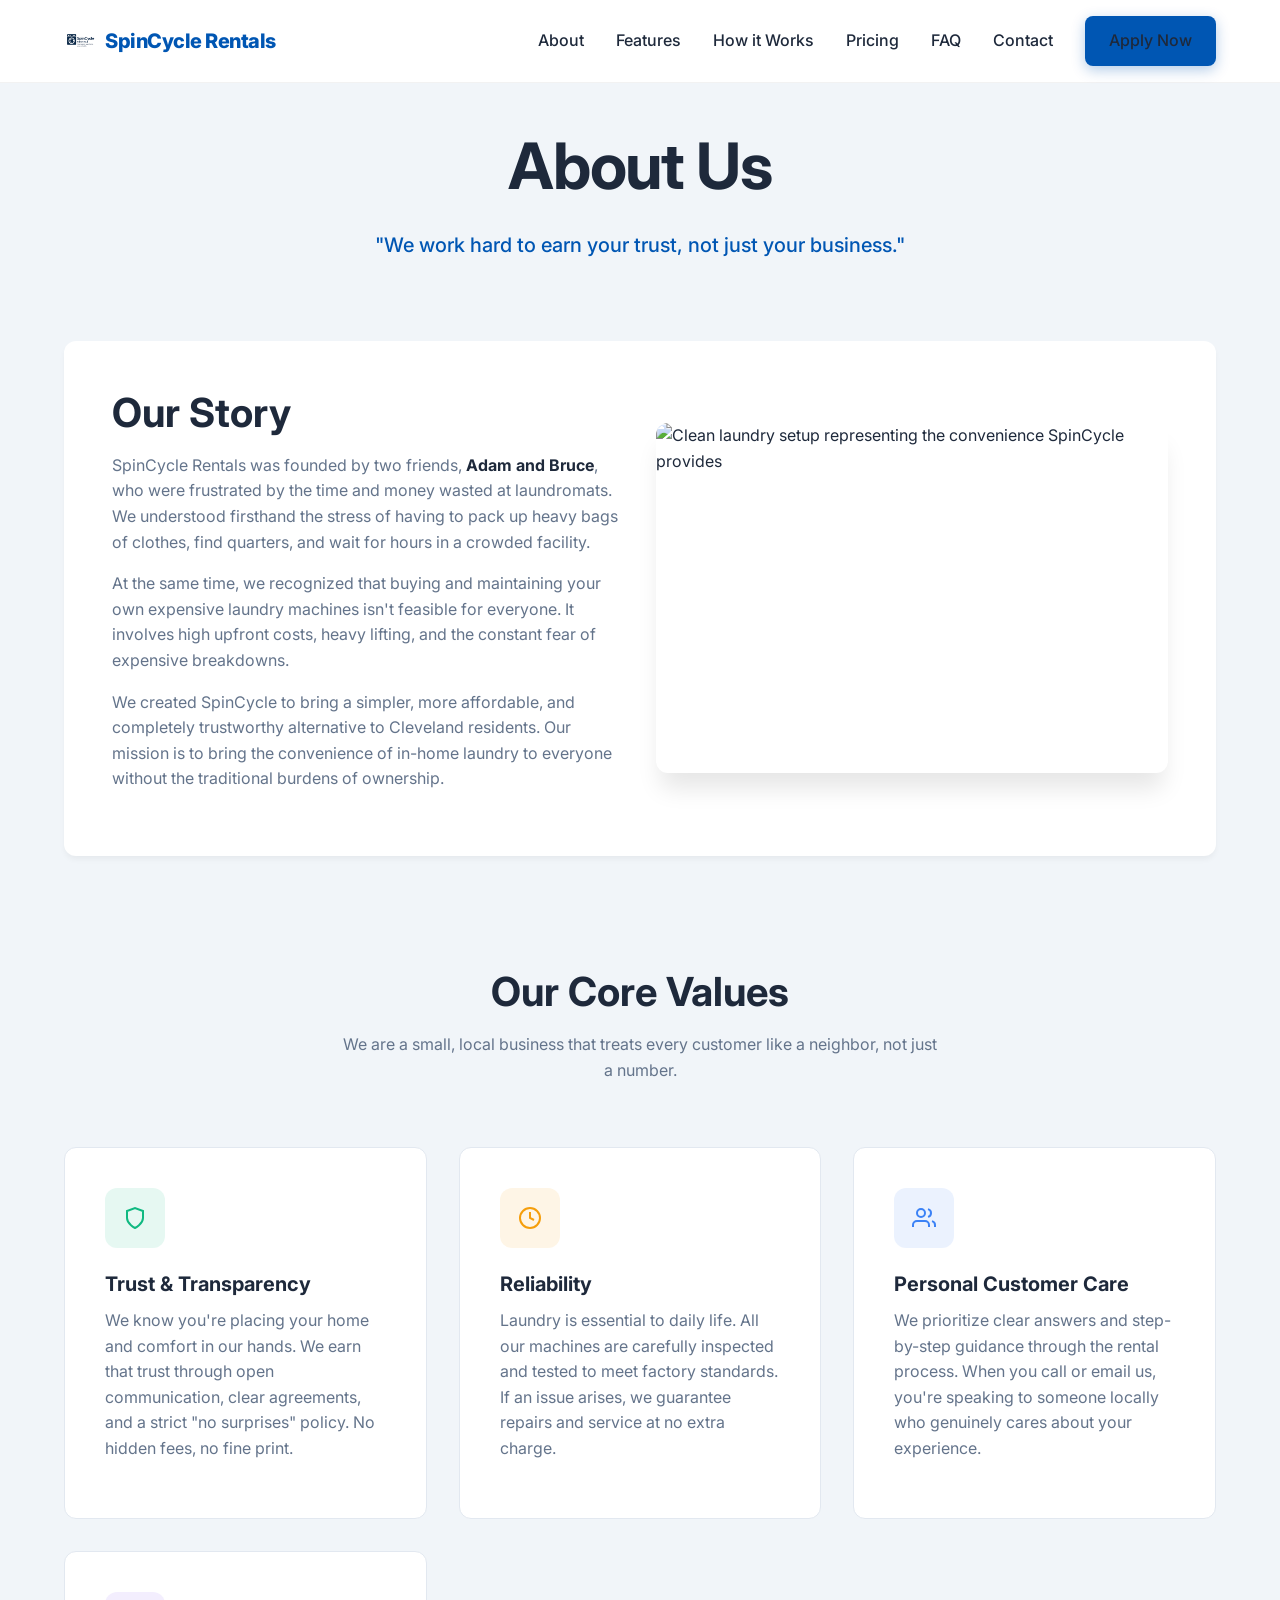
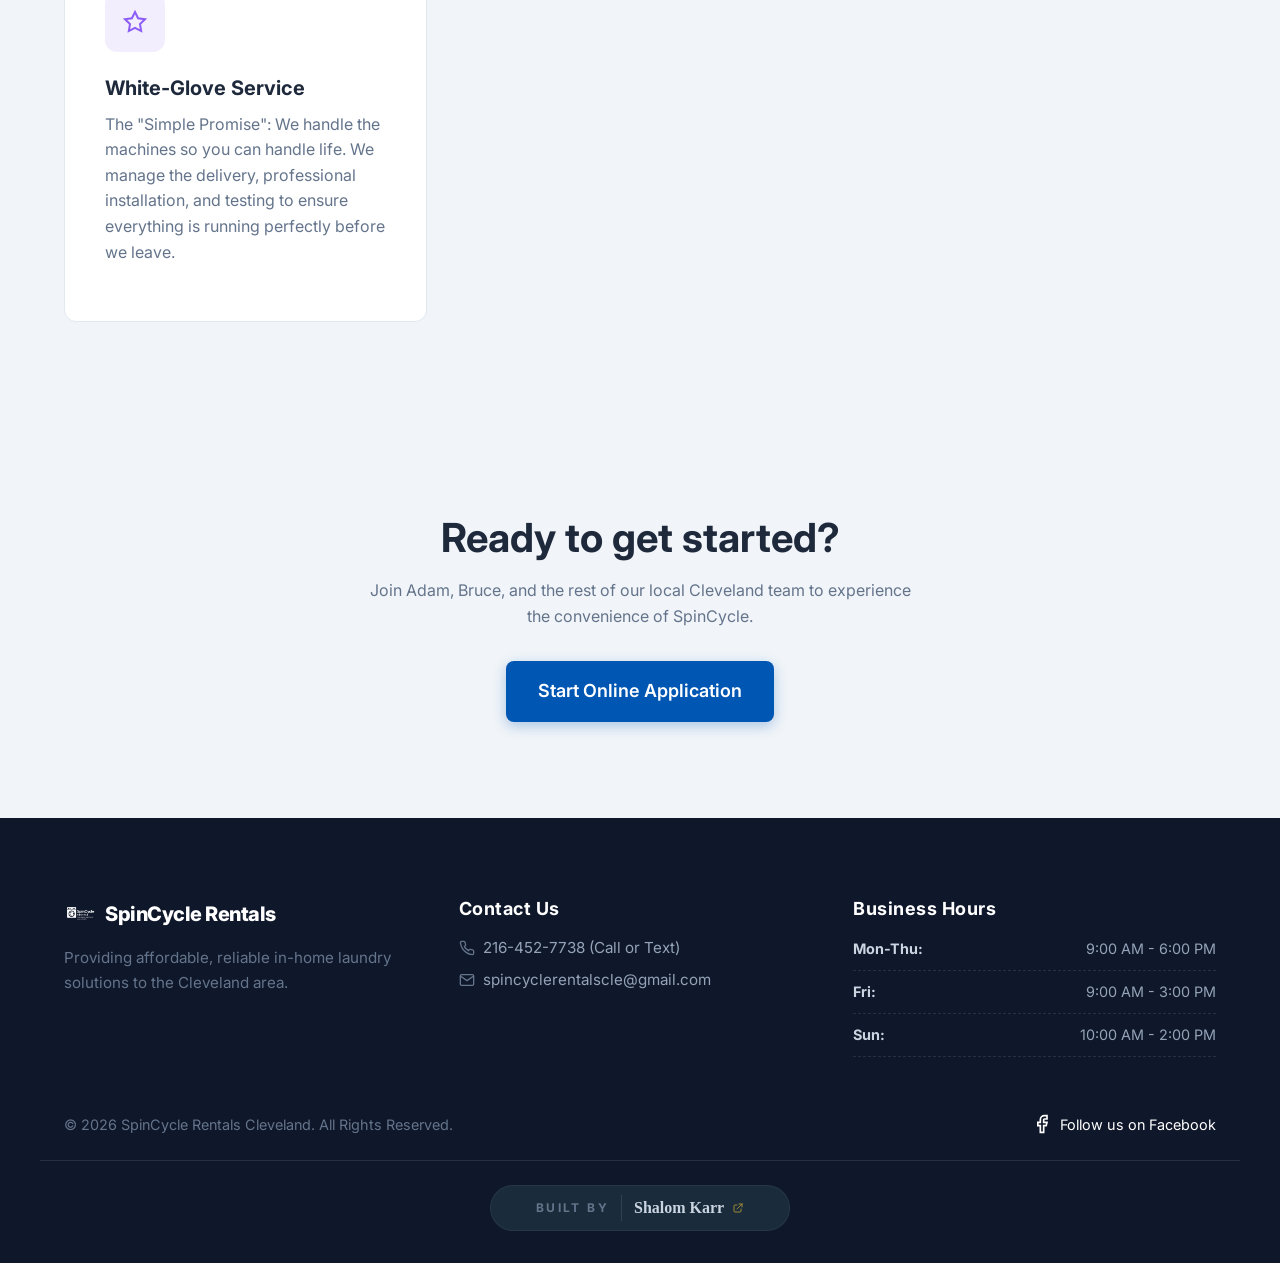
==== about.html @ 3f4f8c53 "style: Move copyright and Facebook link above footer divider" ====
<!DOCTYPE html>
<html lang="en">
<head>
    <meta charset="UTF-8">
    <meta name="viewport" content="width=device-width, initial-scale=1.0">
    <title>About Us | SpinCycle Rentals</title>
    <meta name="description" content="Learn about SpinCycle Rentals. Founded by Adam and Bruce to bring the convenience of in-home laundry to Cleveland without the traditional burdens.">
    
    <link rel="preconnect" href="https://fonts.googleapis.com">
    <link rel="preconnect" href="https://fonts.gstatic.com" crossorigin>
    <link href="https://fonts.googleapis.com/css2?family=Inter:wght@300;400;500;600;700;800&display=swap" rel="stylesheet">
    <link rel="stylesheet" href="./css/style.css">
</head>
<body class="bg-light">

    <!-- Navigation -->
    <nav id="navbar" class="navbar scrolled">
        <div class="container nav-container">
            <a href="index.html" class="logo"><img src="./img/logo-adam.png" alt="SpinCycle Logo" style="height: 32px; width: auto; object-fit: contain;"> SpinCycle Rentals</a>
            
            <button class="mobile-toggle" aria-label="Toggle Navigation">
                <svg width="24" height="24" viewBox="0 0 24 24" fill="none" stroke="currentColor" stroke-width="2"><path d="M3 12h18M3 6h18M3 18h18"></path></svg>
            </button>

            <ul class="nav-links">
                <li><a href="about.html">About</a></li>
                <li><a href="index.html#features">Features</a></li>
                <li><a href="index.html#how-it-works">How it Works</a></li>
                <li><a href="pricing.html">Pricing</a></li>
                <li><a href="faq.html">FAQ</a></li>
                <li><a href="index.html#contact">Contact</a></li>
                <li><a href="apply.html" class="btn btn-primary">Apply Now</a></li>
            </ul>
        </div>
    </nav>

    <!-- Page Header -->
    <div style="padding-top: 8rem; padding-bottom: 3rem;" class="section">
        <div class="container">
            <div class="section-header text-center fade-in" style="margin-bottom: 2rem;">
                <h1>About Us</h1>
                <p style="font-size: 1.25rem; font-weight: 500; color: var(--primary);">"We work hard to earn your trust, not just your business."</p>
            </div>
        </div>
    </div>

    <!-- Our Story Section -->
    <section class="section" style="padding-top: 0; padding-bottom: 4rem;">
        <div class="container">
            <div class="grid grid-2 align-center" style="background: var(--white); border-radius: var(--radius); padding: 3rem; box-shadow: var(--shadow-sm);">
                <div class="how-content slide-right">
                    <h2>Our Story</h2>
                    <p>SpinCycle Rentals was founded by two friends, <strong>Adam and Bruce</strong>, who were frustrated by the time and money wasted at laundromats. We understood firsthand the stress of having to pack up heavy bags of clothes, find quarters, and wait for hours in a crowded facility.</p>
                    <p>At the same time, we recognized that buying and maintaining your own expensive laundry machines isn't feasible for everyone. It involves high upfront costs, heavy lifting, and the constant fear of expensive breakdowns.</p>
                    <p>We created SpinCycle to bring a simpler, more affordable, and completely trustworthy alternative to Cleveland residents. Our mission is to bring the convenience of in-home laundry to everyone without the traditional burdens of ownership.</p>
                </div>
                <div class="how-image slide-left">
                    <img src="https://images.unsplash.com/photo-1582735689369-4fe89db7114c?q=80&w=2070&auto=format&fit=crop" alt="Clean laundry setup representing the convenience SpinCycle provides" class="rounded-image shadow-large" style="height: 100%; object-fit: cover; min-height: 350px;">
                </div>
            </div>
        </div>
    </section>

    <!-- Core Values Section -->
    <section class="features section" style="padding-top: 3rem;">
        <div class="container">
            <div class="section-header text-center fade-in">
                <h2>Our Core Values</h2>
                <p>We are a small, local business that treats every customer like a neighbor, not just a number.</p>
            </div>
            
            <div class="grid grid-2">
                
                <div class="feature-card fade-in">
                    <div class="feature-icon" style="color: #10b981; background: rgba(16, 185, 129, 0.1);">
                        <svg width="24" height="24" viewBox="0 0 24 24" fill="none" stroke="currentColor" stroke-width="2"><path d="M12 22s8-4 8-10V5l-8-3-8 3v7c0 6 8 10 8 10z"></path></svg>
                    </div>
                    <h3>Trust & Transparency</h3>
                    <p>We know you're placing your home and comfort in our hands. We earn that trust through open communication, clear agreements, and a strict "no surprises" policy. No hidden fees, no fine print.</p>
                </div>

                <div class="feature-card fade-in" style="transition-delay: 100ms;">
                    <div class="feature-icon" style="color: #f59e0b; background: rgba(245, 158, 11, 0.1);">
                        <svg width="24" height="24" viewBox="0 0 24 24" fill="none" stroke="currentColor" stroke-width="2"><circle cx="12" cy="12" r="10"></circle><polyline points="12 6 12 12 16 14"></polyline></svg>
                    </div>
                    <h3>Reliability</h3>
                    <p>Laundry is essential to daily life. All our machines are carefully inspected and tested to meet factory standards. If an issue arises, we guarantee repairs and service at no extra charge.</p>
                </div>

                <div class="feature-card fade-in">
                    <div class="feature-icon" style="color: #3b82f6; background: rgba(59, 130, 246, 0.1);">
                        <svg width="24" height="24" viewBox="0 0 24 24" fill="none" stroke="currentColor" stroke-width="2"><path d="M17 21v-2a4 4 0 0 0-4-4H5a4 4 0 0 0-4 4v2"></path><circle cx="9" cy="7" r="4"></circle><path d="M23 21v-2a4 4 0 0 0-3-3.87"></path><path d="M16 3.13a4 4 0 0 1 0 7.75"></path></svg>
                    </div>
                    <h3>Personal Customer Care</h3>
                    <p>We prioritize clear answers and step-by-step guidance through the rental process. When you call or email us, you're speaking to someone locally who genuinely cares about your experience.</p>
                </div>

                <div class="feature-card fade-in" style="transition-delay: 100ms;">
                    <div class="feature-icon" style="color: #8b5cf6; background: rgba(139, 92, 246, 0.1);">
                        <svg width="24" height="24" viewBox="0 0 24 24" fill="none" stroke="currentColor" stroke-width="2"><polygon points="12 2 15.09 8.26 22 9.27 17 14.14 18.18 21.02 12 17.77 5.82 21.02 7 14.14 2 9.27 8.91 8.26 12 2"></polygon></svg>
                    </div>
                    <h3>White-Glove Service</h3>
                    <p>The "Simple Promise": We handle the machines so you can handle life. We manage the delivery, professional installation, and testing to ensure everything is running perfectly before we leave.</p>
                </div>

            </div>
        </div>
    </section>

    <!-- Call to Action -->
    <section class="section bg-light text-center fade-in">
        <div class="container" style="max-width: 600px;">
            <h2>Ready to get started?</h2>
            <p style="margin-bottom: 2rem;">Join Adam, Bruce, and the rest of our local Cleveland team to experience the convenience of SpinCycle.</p>
            <a href="apply.html" class="btn btn-primary btn-large">Start Online Application</a>
        </div>
    </section>

    <!-- Footer -->
    <footer class="footer">
        <div class="container grid grid-3">
            <div class="footer-info">
                <a href="index.html" class="logo" style="color: var(--white); margin-bottom: 1rem; display: inline-flex;">
                    <img src="./img/logo-adam.png" alt="SpinCycle Logo" style="height: 32px; width: auto; object-fit: contain; filter: brightness(0) invert(1);">
                    SpinCycle Rentals
                </a>
                <p>Providing affordable, reliable in-home laundry solutions to the Cleveland area.</p>
            </div>
            
            <div class="footer-contact">
                <h4 style="margin-bottom: 1rem;">Contact Us</h4>
                <p style="display: flex; align-items: center; gap: 0.5rem; margin-bottom: 0.5rem;">
                    <svg width="16" height="16" viewBox="0 0 24 24" fill="none" stroke="currentColor" stroke-width="2"><path d="M22 16.92v3a2 2 0 0 1-2.18 2 19.79 19.79 0 0 1-8.63-3.07 19.5 19.5 0 0 1-6-6 19.79 19.79 0 0 1-3.07-8.67A2 2 0 0 1 4.11 2h3a2 2 0 0 1 2 1.72 12.84 12.84 0 0 0 .7 2.81 2 2 0 0 1-.45 2.11L8.09 9.91a16 16 0 0 0 6 6l1.27-1.27a2 2 0 0 1 2.11-.45 12.84 12.84 0 0 0 2.81.7A2 2 0 0 1 22 16.92z"></path></svg>
                    <a href="tel:2164527738" style="color: #94a3b8;">216-452-7738 (Call or Text)</a>
                </p>
                <p style="display: flex; align-items: center; gap: 0.5rem;">
                    <svg width="16" height="16" viewBox="0 0 24 24" fill="none" stroke="currentColor" stroke-width="2"><path d="M4 4h16c1.1 0 2 .9 2 2v12c0 1.1-.9 2-2 2H4c-1.1 0-2-.9-2-2V6c0-1.1.9-2 2-2z"></path><polyline points="22,6 12,13 2,6"></polyline></svg>
                    <a href="mailto:spincyclerentalscle@gmail.com" style="color: #94a3b8;">spincyclerentalscle@gmail.com</a>
                </p>
            </div>
            
            <div class="footer-hours">
                <h4 style="margin-bottom: 1rem;">Business Hours</h4>
                <ul style="color: #94a3b8; font-size: 0.9rem; line-height: 1.8;">
                    <li><strong>Mon-Thu:</strong> 9:00 AM - 6:00 PM</li>
                    <li><strong>Fri:</strong> 9:00 AM - 3:00 PM</li>
                    <li><strong>Sun:</strong> 10:00 AM - 2:00 PM</li>
                </ul>
            </div>
        </div>
        
        <div class="container" style="display: flex; justify-content: space-between; align-items: center; flex-wrap: wrap; gap: 1rem; margin-top: 3rem;">
            <p style="margin: 0; font-size: 0.9rem;">&copy; 2026 SpinCycle Rentals Cleveland. All Rights Reserved.</p>
            <a href="https://www.facebook.com/profile.php?id=61582724512449" target="_blank" rel="noopener noreferrer" style="color: var(--white); display: flex; align-items: center; gap: 0.5rem; font-size: 0.9rem; transition: color 0.3s ease;" onmouseover="this.style.color='#3384e6'" onmouseout="this.style.color='#ffffff'">
                <svg width="20" height="20" viewBox="0 0 24 24" fill="none" stroke="currentColor" stroke-width="2"><path d="M18 2h-3a5 5 0 0 0-5 5v3H7v4h3v8h4v-8h3l1-4h-4V7a1 1 0 0 1 1-1h3z"></path></svg>
                Follow us on Facebook
            </a>
        </div>
        <div class="container" style="border-top: 1px solid rgba(255,255,255,0.1); margin-top: 1.5rem; padding-top: 1.5rem; display: flex; justify-content: center; align-items: center; width: 100%;">
            <a href="https://shalomkarr.pages.dev" target="_blank" rel="noopener noreferrer" class="built-by-btn">
                <span class="built-by-bg"></span>
                <span class="built-by-label">Built By</span>
                <div class="built-by-name-wrapper">
                    <span class="built-by-name">Shalom Karr</span>
                    <svg xmlns="http://www.w3.org/2000/svg" class="built-by-icon" fill="none" viewBox="0 0 24 24" stroke="currentColor" stroke-width="2" stroke-linecap="round" stroke-linejoin="round">
                        <path d="M10 6H6a2 2 0 00-2 2v10a2 2 0 002 2h10a2 2 0 002-2v-4M14 4h6m0 0v6m0-6L10 14" />
                    </svg>
                </div>
            </a>
        </div>
    </footer>

    <!-- Custom JS -->
    <script src="./js/app.js"></script>
</body>
</html>
---- css/style.css ----
/* =========================================
   SpinCycle Rentals | Vanilla CSS
   ========================================= */

/* Variables & Theme */
:root {
    --primary: #0056b3; /* Professional Water Blue */
    --primary-light: #3384e6;
    --primary-dark: #003d82;
    --secondary: #f8f9fa;
    --accent: #ffc107;
    
    --text-dark: #1e293b;
    --text-muted: #64748b;
    --bg-light: #f1f5f9;
    --white: #ffffff;
    
    --radius: 12px;
    --shadow-sm: 0 4px 6px -1px rgba(0, 0, 0, 0.05);
    --shadow-md: 0 10px 15px -3px rgba(0, 0, 0, 0.05);
    --shadow-lg: 0 20px 25px -5px rgba(0, 0, 0, 0.1);
    
    --transition: all 0.3s ease;
}

/* Reset & Base */
* {
    margin: 0;
    padding: 0;
    box-sizing: border-box;
}

html {
    scroll-behavior: smooth;
    font-family: 'Inter', system-ui, -apple-system, sans-serif;
    color: var(--text-dark);
    line-height: 1.6;
}

body {
    background-color: var(--white);
    overflow-x: hidden;
}

img {
    max-width: 100%;
    height: auto;
    display: block;
}

a {
    text-decoration: none;
    color: var(--primary);
    transition: var(--transition);
}

ul {
    list-style: none;
}

/* Typography */
h1, h2, h3, h4 {
    color: var(--text-dark);
    line-height: 1.2;
    font-weight: 700;
}

h1 { font-size: clamp(2.5rem, 5vw, 4rem); margin-bottom: 1.5rem; letter-spacing: -0.02em; }
h2 { font-size: clamp(2rem, 4vw, 2.5rem); margin-bottom: 1rem; }
h3 { font-size: 1.25rem; margin-bottom: 0.75rem; }
p { color: var(--text-muted); margin-bottom: 1rem; }
strong { color: var(--text-dark); }

/* Layout & Grid */
.container {
    width: 100%;
    max-width: 1200px;
    margin: 0 auto;
    padding: 0 1.5rem;
}

.section {
    padding: 6rem 0;
}

.bg-light { background-color: var(--bg-light); }
.text-center { text-align: center; }

.grid {
    display: grid;
    gap: 2rem;
}

.grid-2 { grid-template-columns: repeat(auto-fit, minmax(300px, 1fr)); }
.grid-3 { grid-template-columns: repeat(auto-fit, minmax(280px, 1fr)); }
.align-center { align-items: center; }

/* Buttons */
.btn {
    display: inline-flex;
    align-items: center;
    justify-content: center;
    padding: 0.75rem 1.5rem;
    border-radius: 8px;
    font-weight: 600;
    cursor: pointer;
    border: none;
    transition: var(--transition);
    font-family: inherit;
    font-size: 1rem;
}

.btn-primary {
    background-color: var(--primary);
    color: var(--white);
    box-shadow: 0 4px 14px rgba(0, 86, 179, 0.3);
}

.btn-primary:hover {
    background-color: var(--primary-dark);
    transform: translateY(-2px);
    box-shadow: 0 6px 20px rgba(0, 86, 179, 0.4);
    color: var(--white);
}

.btn-secondary {
    background-color: var(--white);
    color: var(--text-dark);
    border: 1px solid #e2e8f0;
}

.btn-secondary:hover {
    border-color: var(--primary);
    color: var(--primary);
}

.btn-large {
    padding: 1rem 2rem;
    font-size: 1.125rem;
}

/* Navbar */
.navbar {
    position: fixed;
    top: 0;
    left: 0;
    width: 100%;
    background: rgba(255, 255, 255, 0.95);
    backdrop-filter: blur(10px);
    -webkit-backdrop-filter: blur(10px);
    z-index: 1000;
    border-bottom: 1px solid rgba(0,0,0,0.05);
    transition: var(--transition);
    padding: 1rem 0;
}

.navbar.scrolled {
    padding: 0.75rem 0;
    box-shadow: var(--shadow-sm);
}

.nav-container {
    display: flex;
    justify-content: space-between;
    align-items: center;
}

.logo {
    display: flex;
    align-items: center;
    gap: 0.5rem;
    font-size: 1.25rem;
    font-weight: 800;
    color: var(--primary);
    letter-spacing: -0.5px;
}

.nav-links {
    display: flex;
    align-items: center;
    gap: 2rem;
}

.nav-links a {
    color: var(--text-dark);
    font-weight: 500;
}

.nav-links a:hover {
    color: var(--primary);
}

.mobile-toggle {
    display: none;
    background: none;
    border: none;
    cursor: pointer;
    color: var(--text-dark);
}

/* Hero Section */
.hero {
    padding-top: 8rem;
    padding-bottom: 4rem;
    background: linear-gradient(135deg, #f8faff 0%, #ffffff 100%);
    min-height: 90vh;
    display: flex;
    align-items: center;
}

.hero-container {
    display: grid;
    grid-template-columns: 1fr 1fr;
    gap: 4rem;
    align-items: center;
}

.badge {
    display: inline-block;
    padding: 0.35rem 1rem;
    background-color: rgba(0, 86, 179, 0.1);
    color: var(--primary);
    border-radius: 50px;
    font-weight: 600;
    font-size: 0.875rem;
    margin-bottom: 1.5rem;
}

.hero-actions {
    display: flex;
    gap: 1rem;
    margin-top: 2rem;
    margin-bottom: 2rem;
}

.hero-perks {
    display: flex;
    flex-wrap: wrap;
    gap: 1.5rem;
}

.hero-perks span {
    display: flex;
    align-items: center;
    gap: 0.5rem;
    font-size: 0.875rem;
    font-weight: 600;
    color: var(--text-dark);
}

.hero-perks svg {
    color: #10b981; /* Success Green */
}

.hero-image img {
    border-radius: var(--radius);
    box-shadow: var(--shadow-lg);
}

/* Features */
.section-header {
    max-width: 600px;
    margin: 0 auto 4rem;
}

.feature-card {
    padding: 2.5rem;
    background: var(--white);
    border-radius: var(--radius);
    border: 1px solid #e2e8f0;
    transition: var(--transition);
}

.feature-card:hover {
    transform: translateY(-5px);
    box-shadow: var(--shadow-md);
    border-color: var(--primary-light);
}

.feature-icon {
    width: 60px;
    height: 60px;
    background: rgba(0, 86, 179, 0.05);
    color: var(--primary);
    border-radius: 12px;
    display: flex;
    align-items: center;
    justify-content: center;
    margin-bottom: 1.5rem;
}

/* How It Works */
.rounded-image {
    border-radius: var(--radius);
}

.shadow-large {
    box-shadow: var(--shadow-lg);
}

.steps-list {
    margin-top: 2.5rem;
    display: flex;
    flex-direction: column;
    gap: 2rem;
}

.steps-list li {
    display: flex;
    gap: 1.5rem;
}

.step-number {
    width: 48px;
    height: 48px;
    background: var(--primary);
    color: var(--white);
    font-weight: 800;
    font-size: 1.25rem;
    border-radius: 50%;
    display: flex;
    align-items: center;
    justify-content: center;
    flex-shrink: 0;
    box-shadow: 0 4px 10px rgba(0, 86, 179, 0.3);
}

/* Contact / Apply */
.contact-methods {
    margin: 3rem 0;
}

.contact-card {
    padding: 2rem;
    border-radius: var(--radius);
    background: var(--white);
    border: 1px solid #e2e8f0;
}

.contact-card svg {
    color: var(--primary);
    margin-bottom: 1rem;
}

.apply-box {
    max-width: 600px;
    margin: 0 auto;
    background: var(--primary);
    color: var(--white);
    padding: 3rem;
    border-radius: var(--radius);
    box-shadow: 0 20px 40px rgba(0, 86, 179, 0.2);
}

.apply-box h3 {
    color: var(--white);
    font-size: 2rem;
}

.apply-box p {
    color: rgba(255, 255, 255, 0.8);
    margin-bottom: 2rem;
}

.apply-box .btn {
    background: var(--white);
    color: var(--primary);
    width: 100%;
}

.apply-box .btn:hover {
    transform: translateY(-2px);
    box-shadow: 0 10px 20px rgba(0,0,0,0.1);
}

.secure-text {
    display: flex;
    align-items: center;
    justify-content: center;
    gap: 0.5rem;
    margin-top: 1rem !important;
    margin-bottom: 0 !important;
    font-size: 0.875rem;
    color: rgba(255,255,255,0.6) !important;
}

/* Footer */
.footer {
    background: #0f172a;
    color: #94a3b8;
    padding: 4rem 0 2rem;
}

.footer h4 {
    color: var(--white);
}

.footer strong {
    color: #cbd5e1;
}

.footer-links {
    text-align: right;
    display: flex;
    align-items: flex-end;
    justify-content: flex-end;
}

/* Animations */
.fade-in { opacity: 0; transform: translateY(20px); transition: opacity 0.8s ease, transform 0.8s ease; }
.slide-up { opacity: 0; transform: translateY(40px); transition: opacity 0.8s ease, transform 0.8s ease; }
.slide-right { opacity: 0; transform: translateX(-40px); transition: opacity 0.8s ease, transform 0.8s ease; }
.slide-left { opacity: 0; transform: translateX(40px); transition: opacity 0.8s ease, transform 0.8s ease; }

.visible { opacity: 1; transform: translate(0); }

/* Responsive */
@media (max-width: 992px) {
    .hero-container { grid-template-columns: 1fr; text-align: center; }
    .hero-actions { justify-content: center; }
    .hero-perks { justify-content: center; }
    .hero { padding-top: 7rem; }
}

@media (max-width: 768px) {
    .nav-links {
        position: absolute;
        top: 100%;
        left: 0;
        width: 100%;
        background: var(--white);
        flex-direction: column;
        padding: 2rem;
        gap: 1.5rem;
        box-shadow: var(--shadow-md);
        display: none;
    }
    .nav-links.active { display: flex; }
    .mobile-toggle { display: block; }
    
    .hero-actions { flex-direction: column; }
    .footer-links { text-align: left; justify-content: flex-start; margin-top: 2rem; }
}


/* Pricing Page Specifics */
.pricing-card {
    max-width: 450px;
    margin: 0 auto;
    background: var(--white);
    border: 2px solid var(--primary-light);
    border-radius: var(--radius);
    padding: 3rem 2rem;
    box-shadow: var(--shadow-lg);
    position: relative;
    overflow: hidden;
}

.pricing-header { text-align: center; margin-bottom: 2rem; }
.pricing-price { font-size: 4rem; font-weight: 800; color: var(--text-dark); line-height: 1; margin: 1rem 0; }
.pricing-price span { font-size: 1.25rem; color: var(--text-muted); font-weight: 500; }
.pricing-features { margin-bottom: 2.5rem; }
.pricing-features li { display: flex; align-items: center; gap: 0.75rem; margin-bottom: 1rem; font-weight: 500; }
.pricing-features svg { color: #10b981; flex-shrink: 0; }

.popular-badge {
    position: absolute;
    top: 1.5rem;
    right: -2.5rem;
    background: var(--accent);
    color: var(--text-dark);
    font-weight: 700;
    padding: 0.25rem 3rem;
    transform: rotate(45deg);
    font-size: 0.875rem;
    box-shadow: var(--shadow-sm);
}

/* FAQ Page Specifics */
.faq-item {
    background: var(--white);
    border: 1px solid #e2e8f0;
    border-radius: var(--radius);
    margin-bottom: 1rem;
    overflow: hidden;
    transition: var(--transition);
}

.faq-item:hover {
    border-color: var(--primary-light);
    box-shadow: var(--shadow-sm);
}

.faq-question {
    width: 100%;
    text-align: left;
    padding: 1.5rem;
    background: none;
    border: none;
    font-size: 1.125rem;
    font-weight: 600;
    color: var(--text-dark);
    cursor: pointer;
    display: flex;
    justify-content: space-between;
    align-items: center;
    font-family: inherit;
}

.faq-question svg {
    color: var(--primary);
    transition: transform 0.3s ease;
    flex-shrink: 0;
    margin-left: 1rem;
}

.faq-answer {
    padding: 0 1.5rem;
    max-height: 0;
    overflow: hidden;
    transition: max-height 0.3s ease, padding 0.3s ease;
}

.faq-item.active .faq-answer {
    padding-bottom: 1.5rem;
    max-height: 500px;
}

.faq-item.active .faq-question svg {
    transform: rotate(180deg);
}


/* Footer Enhancements */
.footer {
    background: #0f172a;
    color: #94a3b8;
    padding: 5rem 0 2rem;
    font-size: 0.95rem;
}

.footer h4 {
    color: var(--white);
    letter-spacing: 0.5px;
    font-size: 1.125rem;
}

.footer-contact a {
    transition: var(--transition);
}

.footer-contact a:hover {
    color: var(--primary-light) !important;
}

.footer-hours ul {
    list-style: none;
    padding: 0;
}

.footer-hours li {
    display: flex;
    justify-content: space-between;
    border-bottom: 1px dashed rgba(255,255,255,0.1);
    padding-bottom: 0.5rem;
    margin-bottom: 0.5rem;
}

.footer-hours strong {
    color: #cbd5e1;
}

@media (max-width: 768px) {
    .footer .grid-3 { grid-template-columns: 1fr; gap: 3rem; }
    .footer-contact, .footer-hours { margin-top: 1rem; }
}



/* Custom Built By Button */
.built-by-btn {
    display: flex;
    align-items: center;
    justify-content: center;
    gap: 0.75rem;
    padding: 0.6rem 1.5rem;
    width: 100%;
    max-width: 300px;
    background-color: #1a2c3b;
    border: 1px solid rgba(255, 255, 255, 0.05);
    border-radius: 50px;
    text-decoration: none;
    transition: all 0.5s ease;
    position: relative;
    overflow: hidden;
    margin: 0 auto;
}

.built-by-btn:hover {
    background-color: #233545;
    border-color: rgba(212, 175, 55, 0.6);
    box-shadow: 0 0 25px rgba(212, 175, 55, 0.15);
}

.built-by-btn:active {
    transform: scale(0.95);
}

.built-by-bg {
    position: absolute;
    inset: 0;
    border-radius: 50px;
    opacity: 0;
    background: linear-gradient(to right, transparent, rgba(212, 175, 55, 0.1), transparent);
    transition: opacity 0.5s ease;
}

.built-by-btn:hover .built-by-bg {
    opacity: 1;
}

.built-by-label {
    position: relative;
    font-size: 0.75rem;
    text-transform: uppercase;
    letter-spacing: 0.2em;
    color: #64748b;
    font-weight: 700;
    transition: color 0.3s ease;
}

.built-by-btn:hover .built-by-label {
    color: #d4af37; /* Gold */
}

.built-by-name-wrapper {
    position: relative;
    display: flex;
    align-items: center;
    gap: 0.5rem;
    border-left: 1px solid rgba(255, 255, 255, 0.1);
    padding-left: 0.75rem;
}

.built-by-name {
    font-family: Georgia, serif;
    font-weight: 700;
    color: #cbd5e1;
    font-size: 1rem;
    transition: color 0.3s ease;
}

.built-by-btn:hover .built-by-name {
    color: var(--white);
}

.built-by-icon {
    width: 12px;
    height: 12px;
    color: #d4af37;
    opacity: 0.7;
    transition: all 0.3s ease;
}

.built-by-btn:hover .built-by-icon {
    opacity: 1;
    transform: translate(2px, -2px);
}
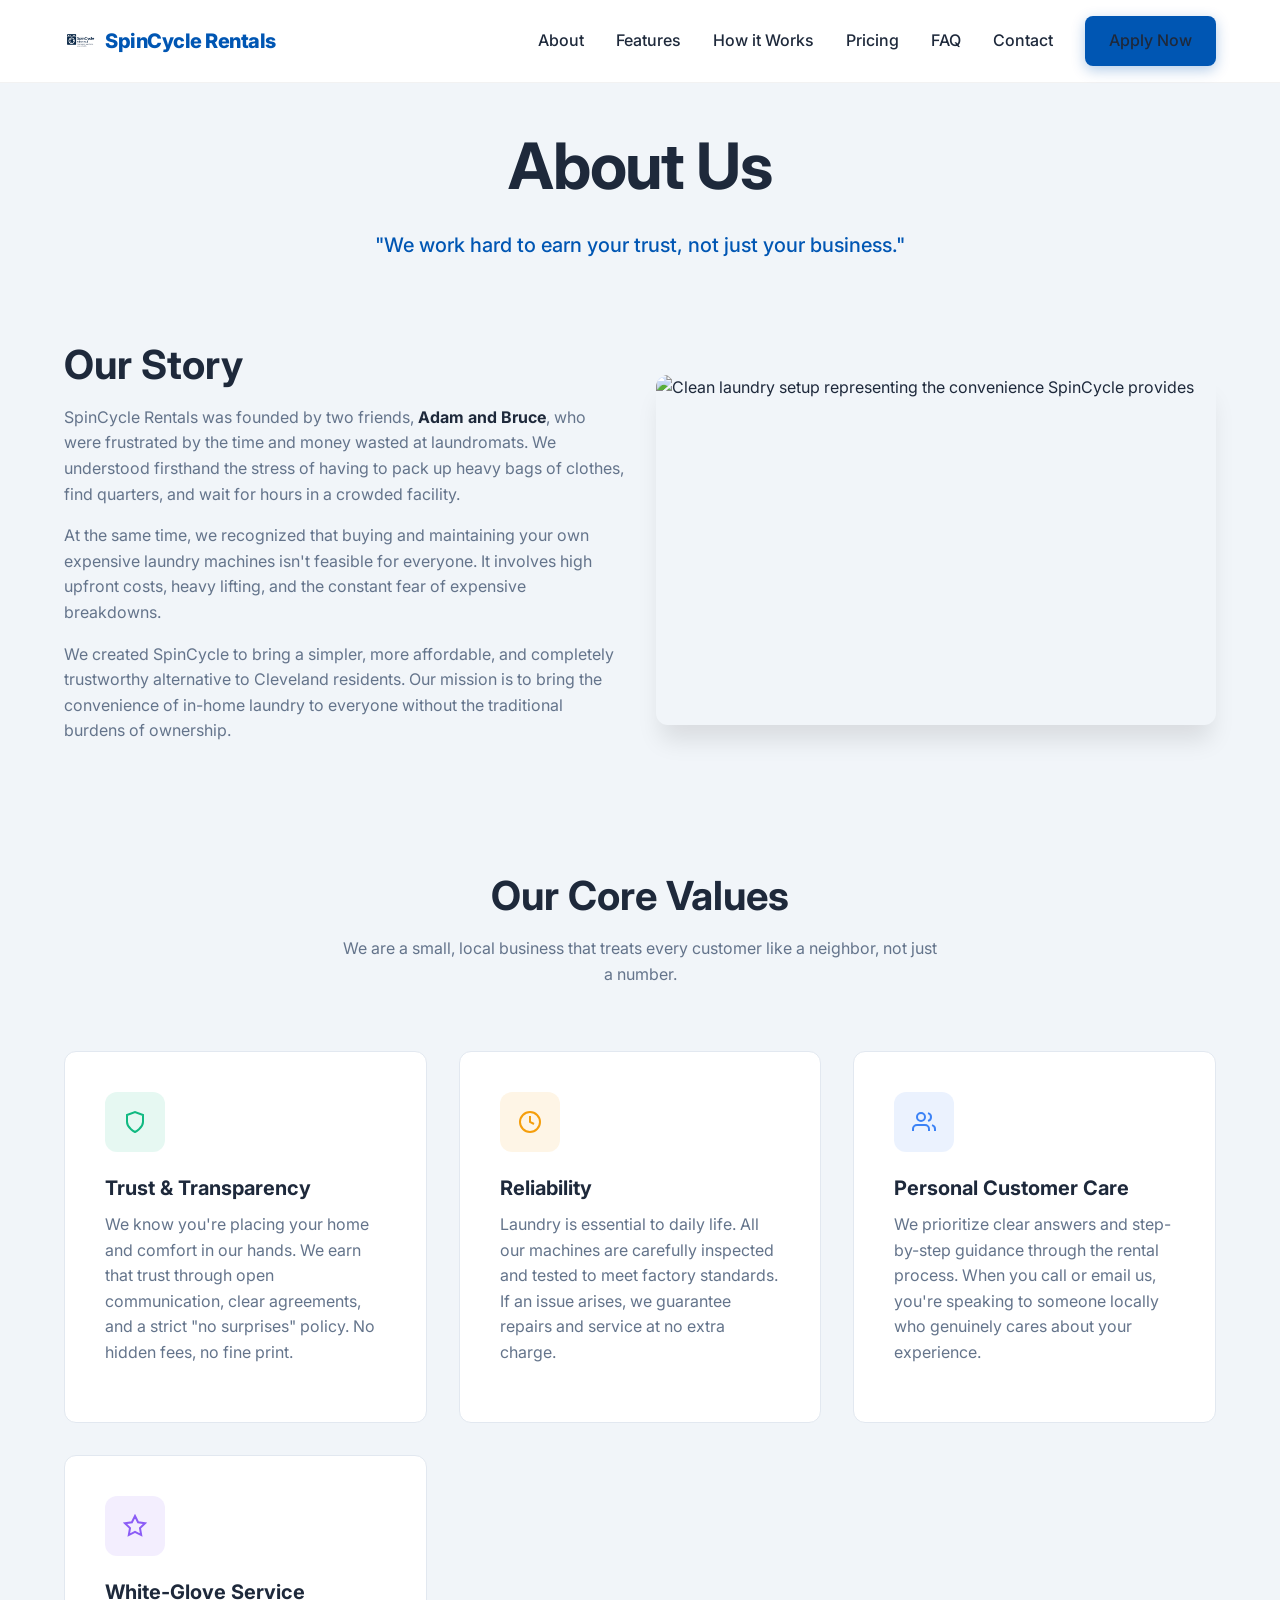
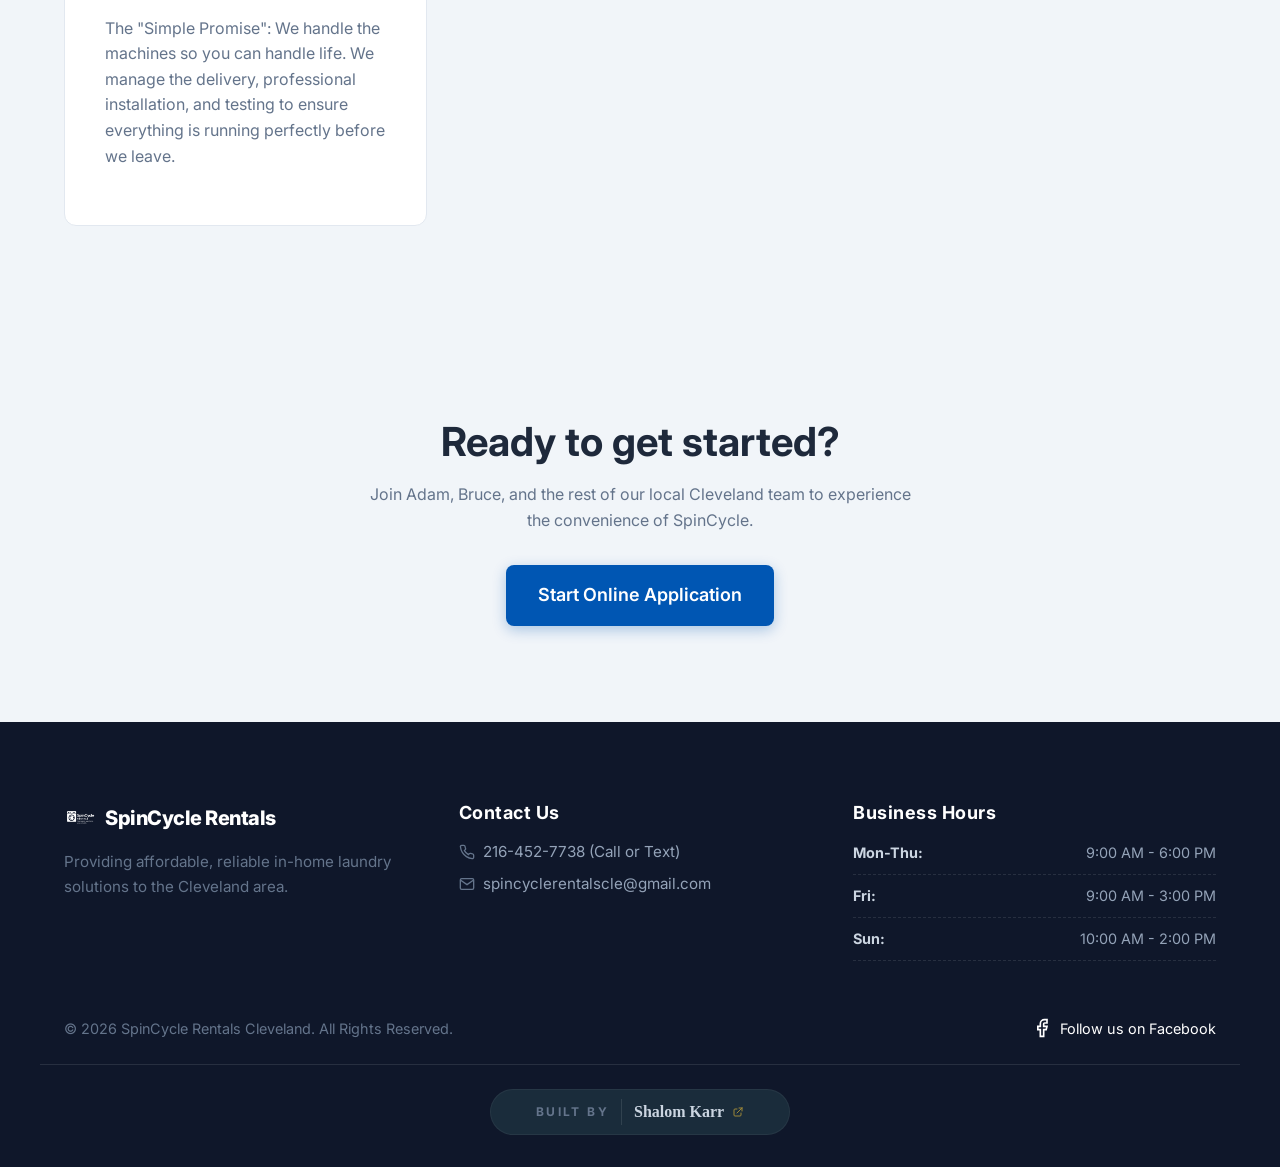
==== commit 16e48e29: "fix: Update about.html footer to match global layout" ====
--- a/about.html
+++ b/about.html
@@ -47,7 +47,7 @@
     <!-- Our Story Section -->
     <section class="section" style="padding-top: 0; padding-bottom: 4rem;">
         <div class="container">
-            <div class="grid grid-2 align-center" style="background: var(--white); border-radius: var(--radius); padding: 3rem; box-shadow: var(--shadow-sm);">
+            <div class="grid grid-2 align-center about-card">
                 <div class="how-content slide-right">
                     <h2>Our Story</h2>
                     <p>SpinCycle Rentals was founded by two friends, <strong>Adam and Bruce</strong>, who were frustrated by the time and money wasted at laundromats. We understood firsthand the stress of having to pack up heavy bags of clothes, find quarters, and wait for hours in a crowded facility.</p>
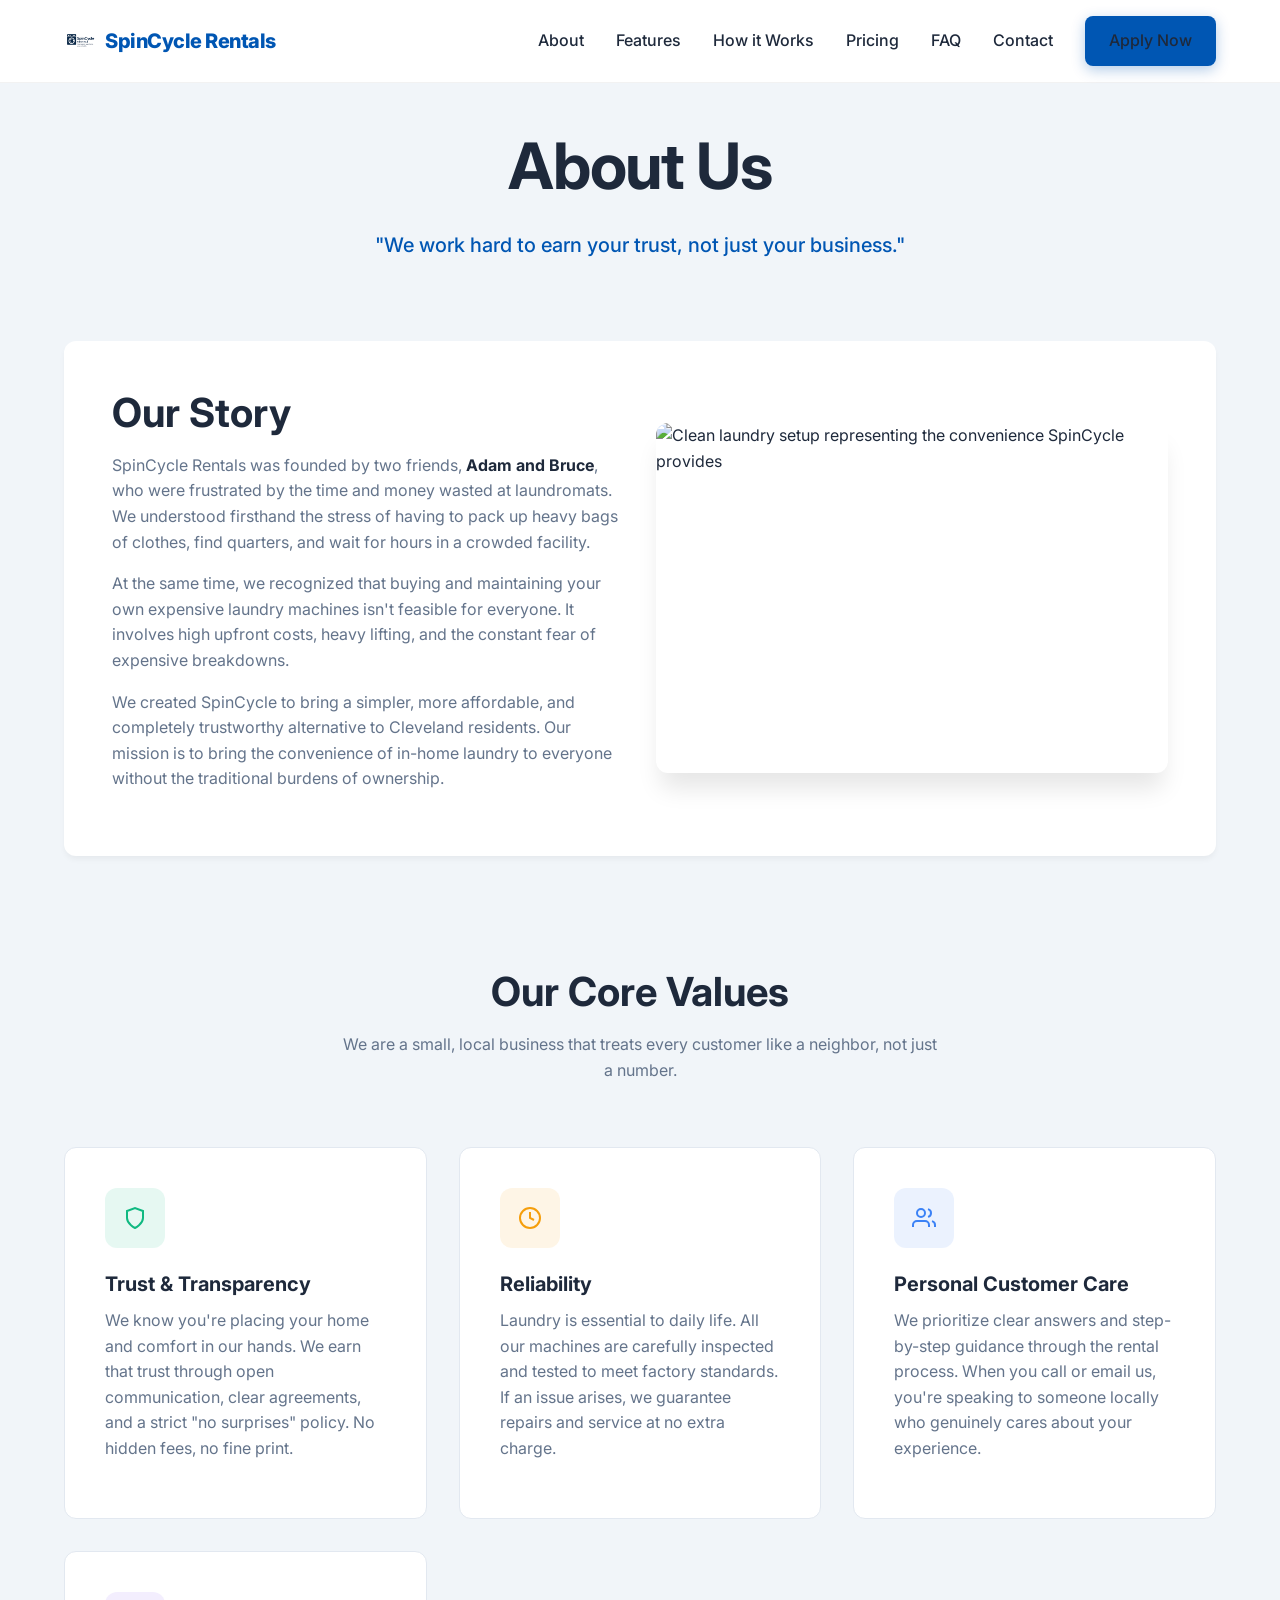
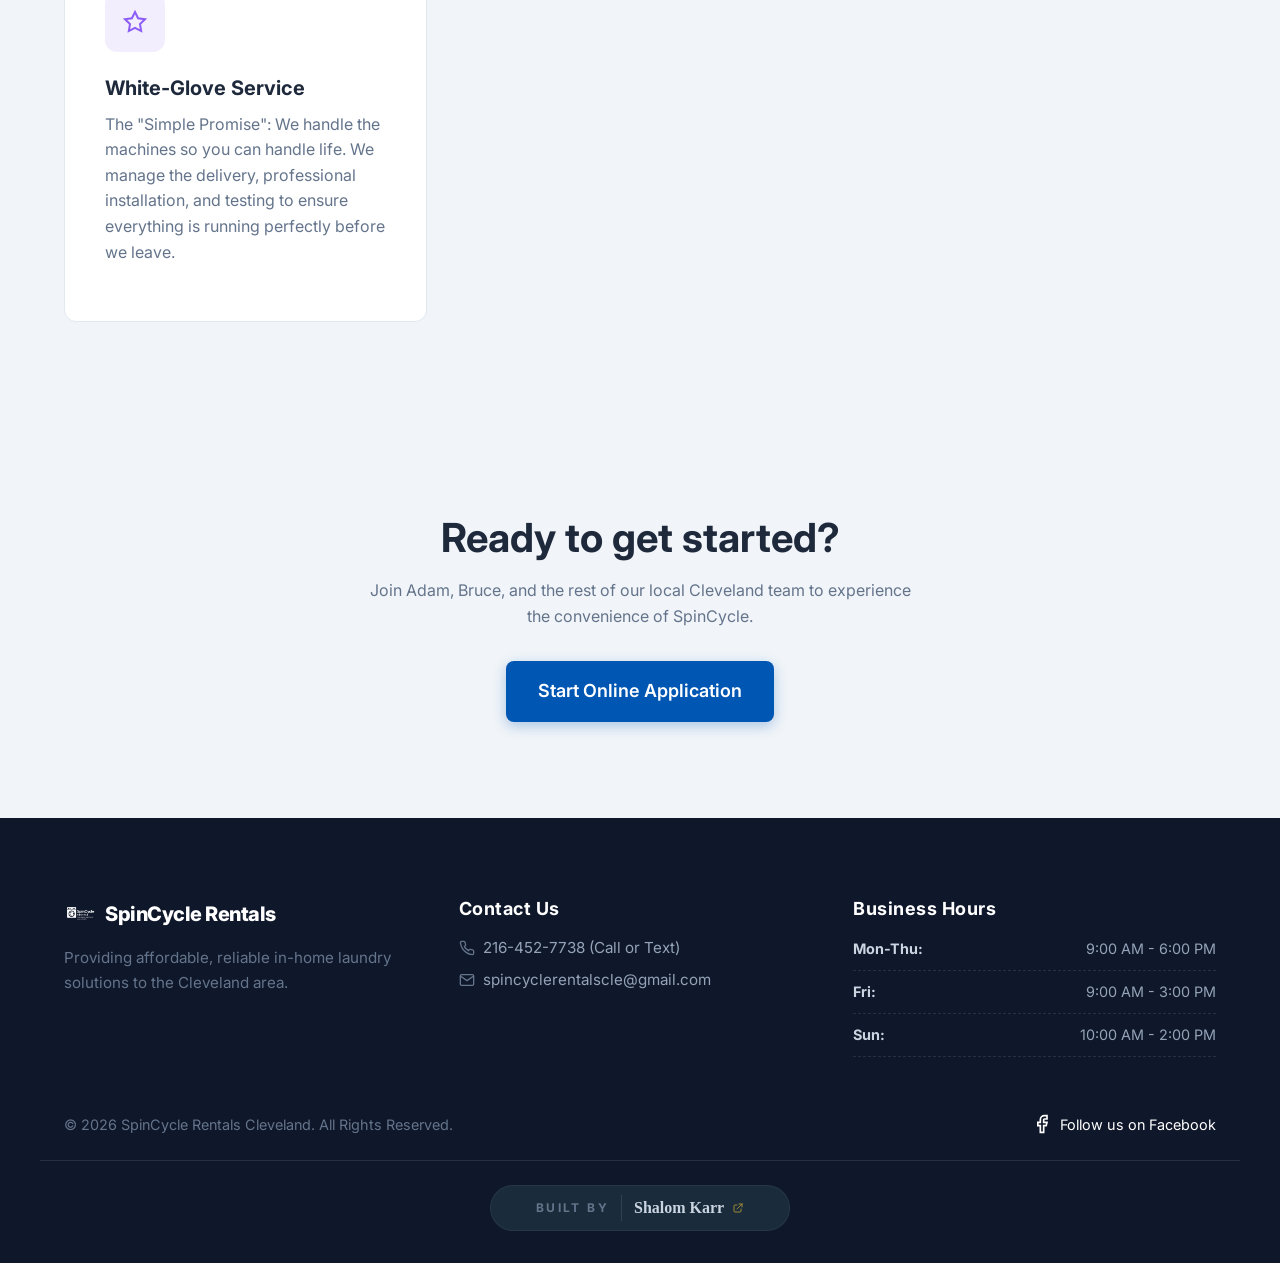
==== commit 2bebf0c3: "feat: Add Open Graph and Twitter Card meta tags for rich social sharing" ====
--- a/about.html
+++ b/about.html
@@ -174,3 +174,4 @@
     <script src="./js/app.js"></script>
 </body>
 </html>
+
--- a/css/style.css
+++ b/css/style.css
@@ -423,22 +423,97 @@
 }
 
 @media (max-width: 768px) {
+    .navbar {
+        padding: 0.75rem 0;
+    }
     .nav-links {
-        position: absolute;
-        top: 100%;
-        left: 0;
-        width: 100%;
+        position: fixed;
+        top: 0;
+        right: -100%;
+        left: auto;
+        width: 320px;
+        max-width: 85vw;
+        height: 100dvh;
         background: var(--white);
         flex-direction: column;
-        padding: 2rem;
-        gap: 1.5rem;
-        box-shadow: var(--shadow-md);
-        display: none;
-    }
-    .nav-links.active { display: flex; }
-    .mobile-toggle { display: block; }
-    
-    .hero-actions { flex-direction: column; }
+        align-items: flex-start;
+        padding: 6rem 2rem 2rem;
+        gap: 0;
+        box-shadow: -10px 0 30px rgba(0,0,0,0.1);
+        display: flex;
+        transition: right 0.4s cubic-bezier(0.4, 0, 0.2, 1);
+        z-index: 1000;
+        overflow-y: auto;
+    }
+    .nav-links.active { right: 0; }
+    
+    .nav-links li {
+        width: 100%;
+        margin-bottom: 0.5rem;
+    }
+    
+    .nav-links a {
+        display: flex;
+        align-items: center;
+        width: 100%;
+        padding: 1rem 0;
+        font-size: 1.125rem;
+        font-weight: 600;
+        color: var(--text-dark);
+        border-bottom: 1px solid #f1f5f9;
+        transition: padding-left 0.3s ease, color 0.3s ease;
+    }
+    
+    .nav-links a:active {
+        background: rgba(0, 86, 179, 0.05);
+    }
+    
+    .nav-links a.btn {
+        margin-top: 1.5rem;
+        justify-content: center;
+        border-bottom: none;
+        padding: 1rem;
+        color: var(--white);
+    }
+    
+    .mobile-toggle { 
+        display: flex;
+        align-items: center;
+        justify-content: center;
+        position: relative; 
+        z-index: 1001;
+        width: 44px;
+        height: 44px;
+        background: rgba(0,0,0,0.03);
+        border-radius: 8px;
+        color: var(--primary);
+        transition: background 0.3s ease;
+    }
+    .mobile-toggle:active {
+        background: rgba(0,0,0,0.08);
+    }
+    
+    .mobile-overlay {
+        position: fixed;
+        top: 0;
+        left: 0;
+        width: 100vw;
+        height: 100dvh;
+        background: rgba(15, 23, 42, 0.6);
+        z-index: 999;
+        opacity: 0;
+        visibility: hidden;
+        transition: all 0.4s ease;
+        backdrop-filter: blur(4px);
+        -webkit-backdrop-filter: blur(4px);
+    }
+    .mobile-overlay.active {
+        opacity: 1;
+        visibility: visible;
+    }
+
+    .hero-actions { flex-direction: column; width: 100%; }
+    .hero-actions .btn { width: 100%; }
     .footer-links { text-align: left; justify-content: flex-start; margin-top: 2rem; }
 }
 
@@ -667,3 +742,36 @@
     transform: translate(2px, -2px);
 }
 
+
+/* About Page Specifics & Mobile Fixes */
+.about-card {
+    background: var(--white);
+    border-radius: var(--radius);
+    padding: 3rem;
+    box-shadow: var(--shadow-sm);
+}
+.about-image {
+    height: 100%;
+    object-fit: cover;
+    min-height: 350px;
+}
+
+@media (max-width: 768px) {
+    .about-card {
+        padding: 1.5rem;
+    }
+    .about-card .how-image {
+        order: -1;
+        margin-bottom: 1.5rem;
+    }
+    .about-image {
+        min-height: 250px;
+        width: 100%;
+    }
+    .feature-card {
+        padding: 1.5rem;
+    }
+}
+
+
+
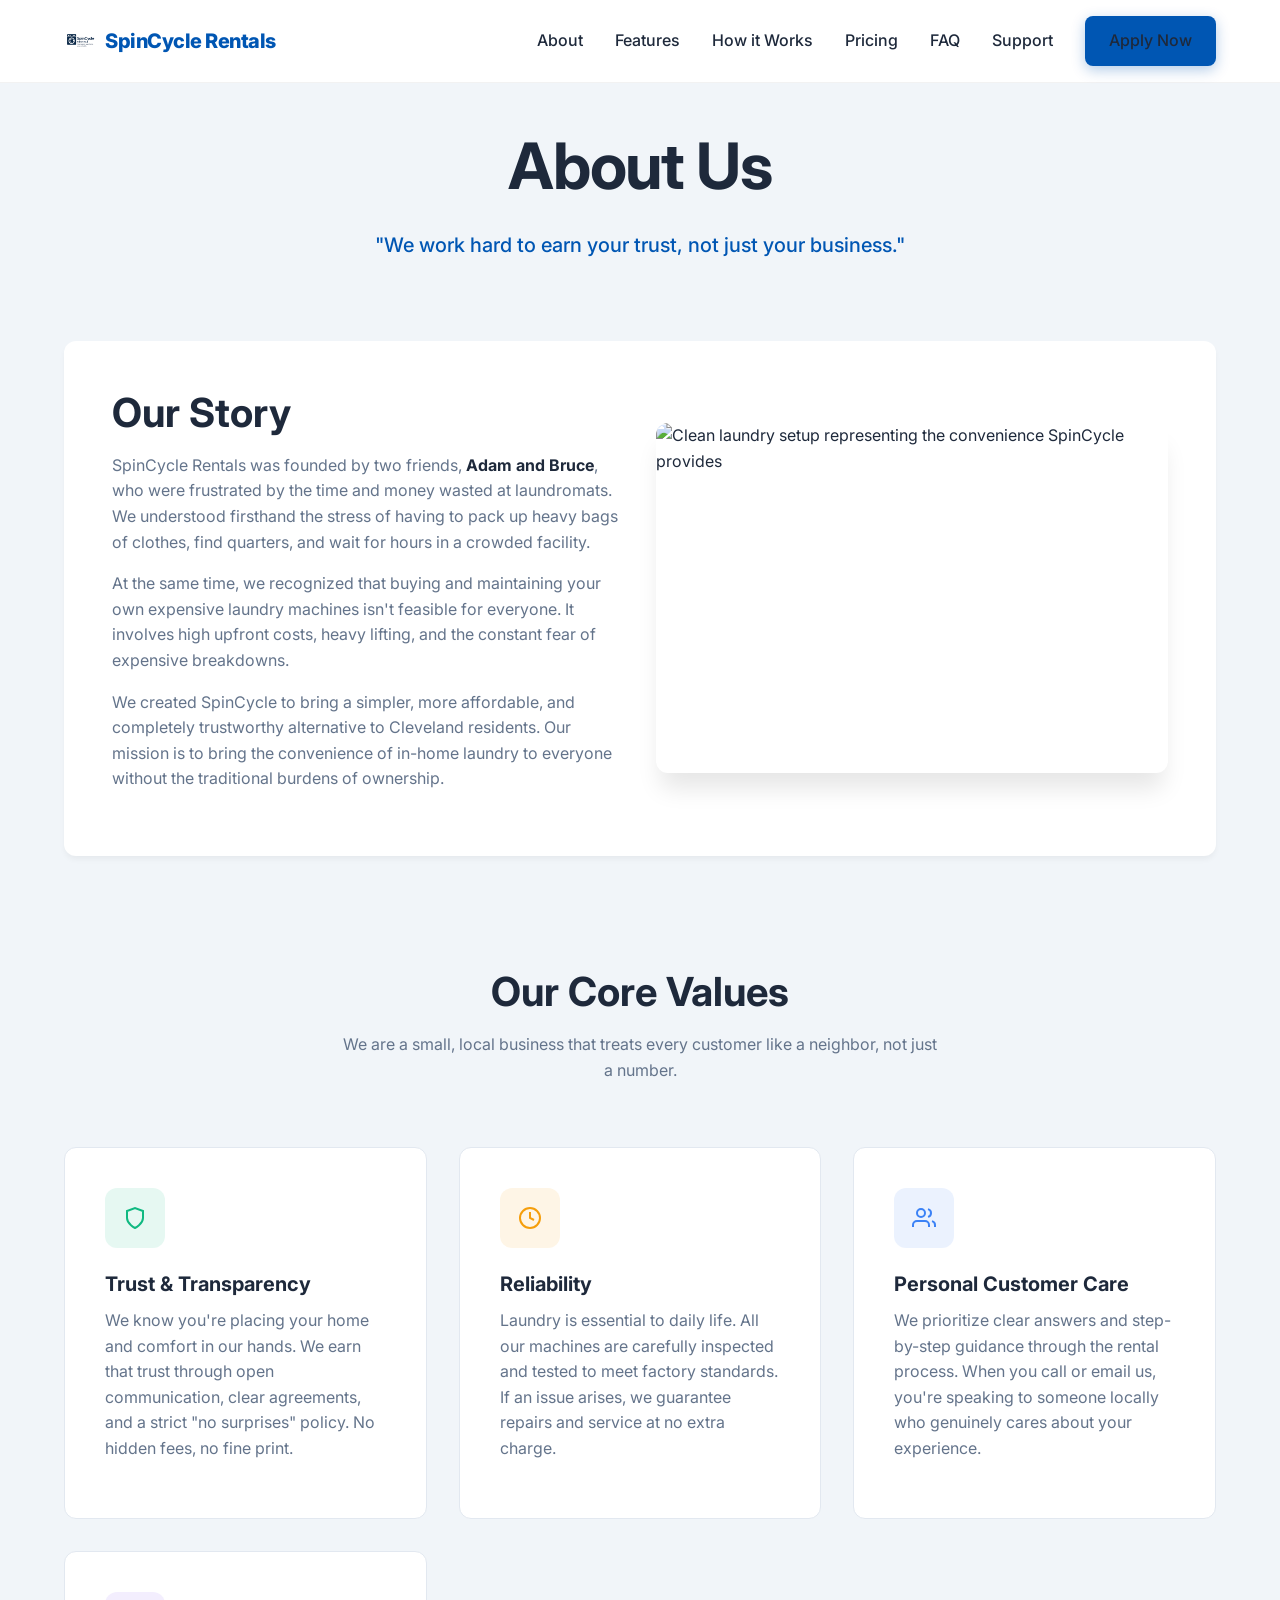
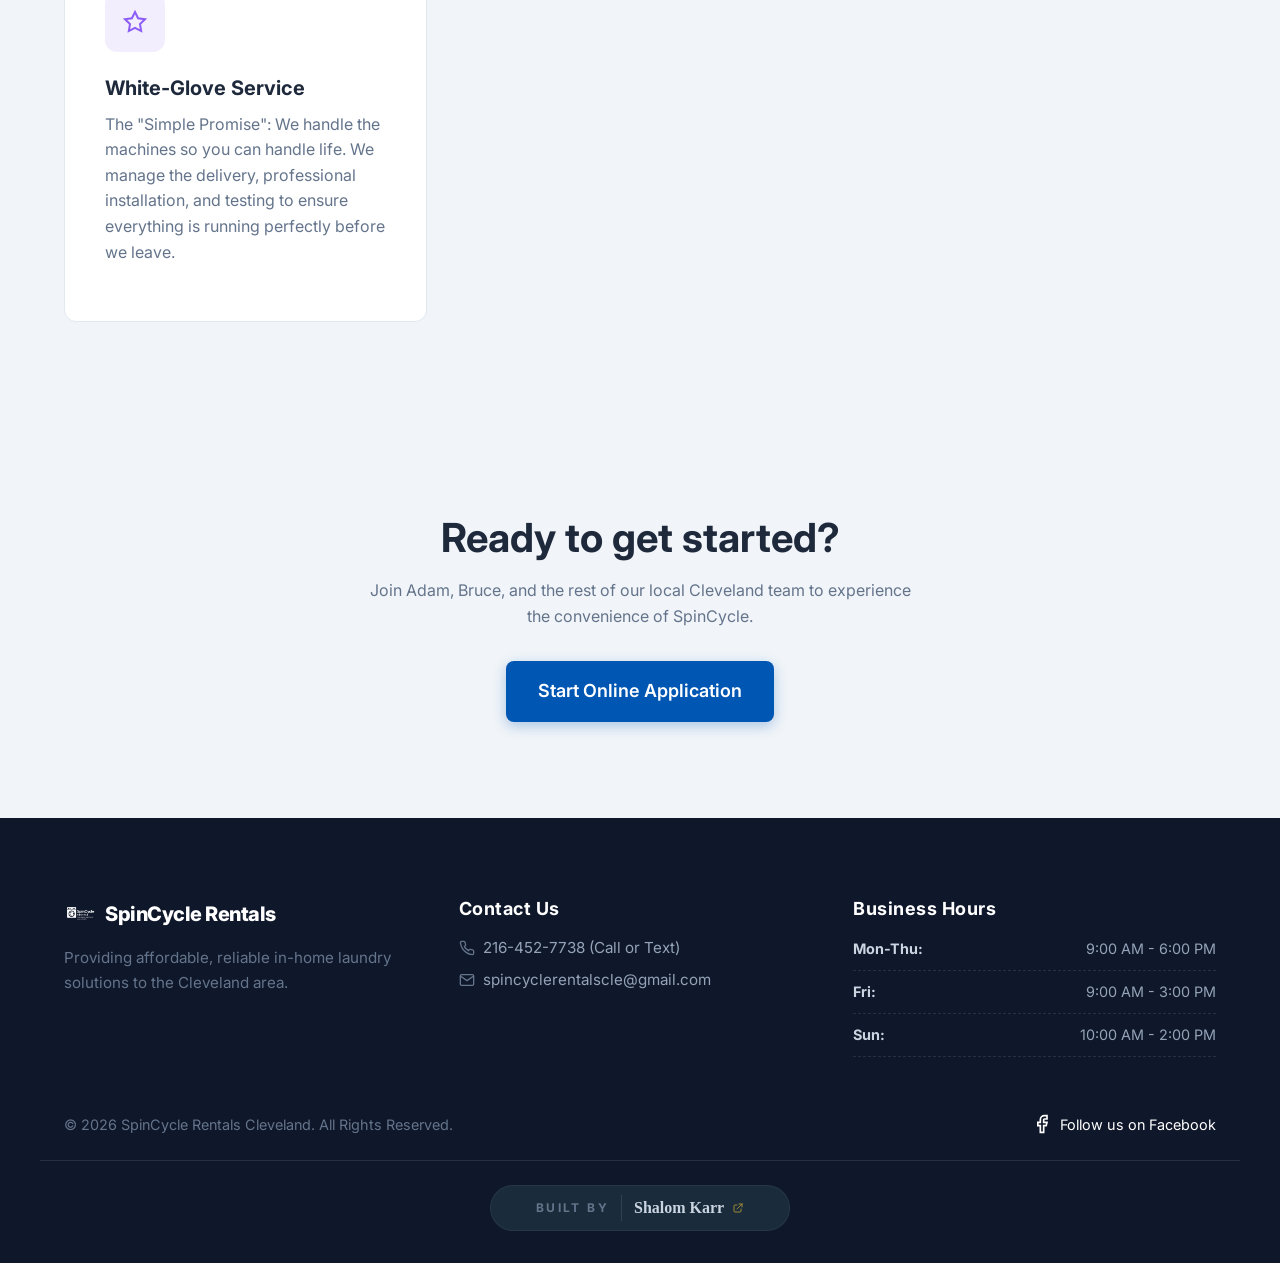
==== commit 21bf0da5: "feat: Add Support page with billing link, troubleshooting accordion, and moving policy" ====
--- a/about.html
+++ b/about.html
@@ -22,13 +22,13 @@
                 <svg width="24" height="24" viewBox="0 0 24 24" fill="none" stroke="currentColor" stroke-width="2"><path d="M3 12h18M3 6h18M3 18h18"></path></svg>
             </button>
 
-            <ul class="nav-links">
+                        <ul class="nav-links">
                 <li><a href="about.html">About</a></li>
                 <li><a href="index.html#features">Features</a></li>
                 <li><a href="index.html#how-it-works">How it Works</a></li>
                 <li><a href="pricing.html">Pricing</a></li>
                 <li><a href="faq.html">FAQ</a></li>
-                <li><a href="index.html#contact">Contact</a></li>
+                <li><a href="support.html">Support</a></li>
                 <li><a href="apply.html" class="btn btn-primary">Apply Now</a></li>
             </ul>
         </div>
@@ -175,3 +175,4 @@
 </body>
 </html>
 
+
--- a/css/style.css
+++ b/css/style.css
@@ -91,8 +91,8 @@
     gap: 2rem;
 }
 
-.grid-2 { grid-template-columns: repeat(auto-fit, minmax(300px, 1fr)); }
-.grid-3 { grid-template-columns: repeat(auto-fit, minmax(280px, 1fr)); }
+.grid-2 { grid-template-columns: repeat(auto-fit, minmax(min(100%, 300px), 1fr)); }
+.grid-3 { grid-template-columns: repeat(auto-fit, minmax(min(100%, 280px), 1fr)); }
 .align-center { align-items: center; }
 
 /* Buttons */
@@ -144,7 +144,7 @@
     position: fixed;
     top: 0;
     left: 0;
-    width: 100%;
+    right: 0;
     background: rgba(255, 255, 255, 0.95);
     backdrop-filter: blur(10px);
     -webkit-backdrop-filter: blur(10px);
@@ -424,7 +424,8 @@
 
 @media (max-width: 768px) {
     .navbar {
-        padding: 0.75rem 0;
+        padding: 0.75rem 0 !important;
+        box-shadow: var(--shadow-sm); /* Always show shadow on mobile for separation */
     }
     .nav-links {
         position: fixed;
@@ -497,7 +498,7 @@
         position: fixed;
         top: 0;
         left: 0;
-        width: 100vw;
+        width: 100%;
         height: 100dvh;
         background: rgba(15, 23, 42, 0.6);
         z-index: 999;
@@ -775,3 +776,22 @@
 
 
 
+
+
+
+
+/* Meet The Machine Specifics */
+.machine-features-list h4 {
+    font-size: 1.125rem;
+}
+.machine-features-list p {
+    font-size: 0.95rem;
+}
+
+@media (max-width: 768px) {
+    .machine-image {
+        order: -1;
+        margin-bottom: 1rem;
+    }
+}
+
